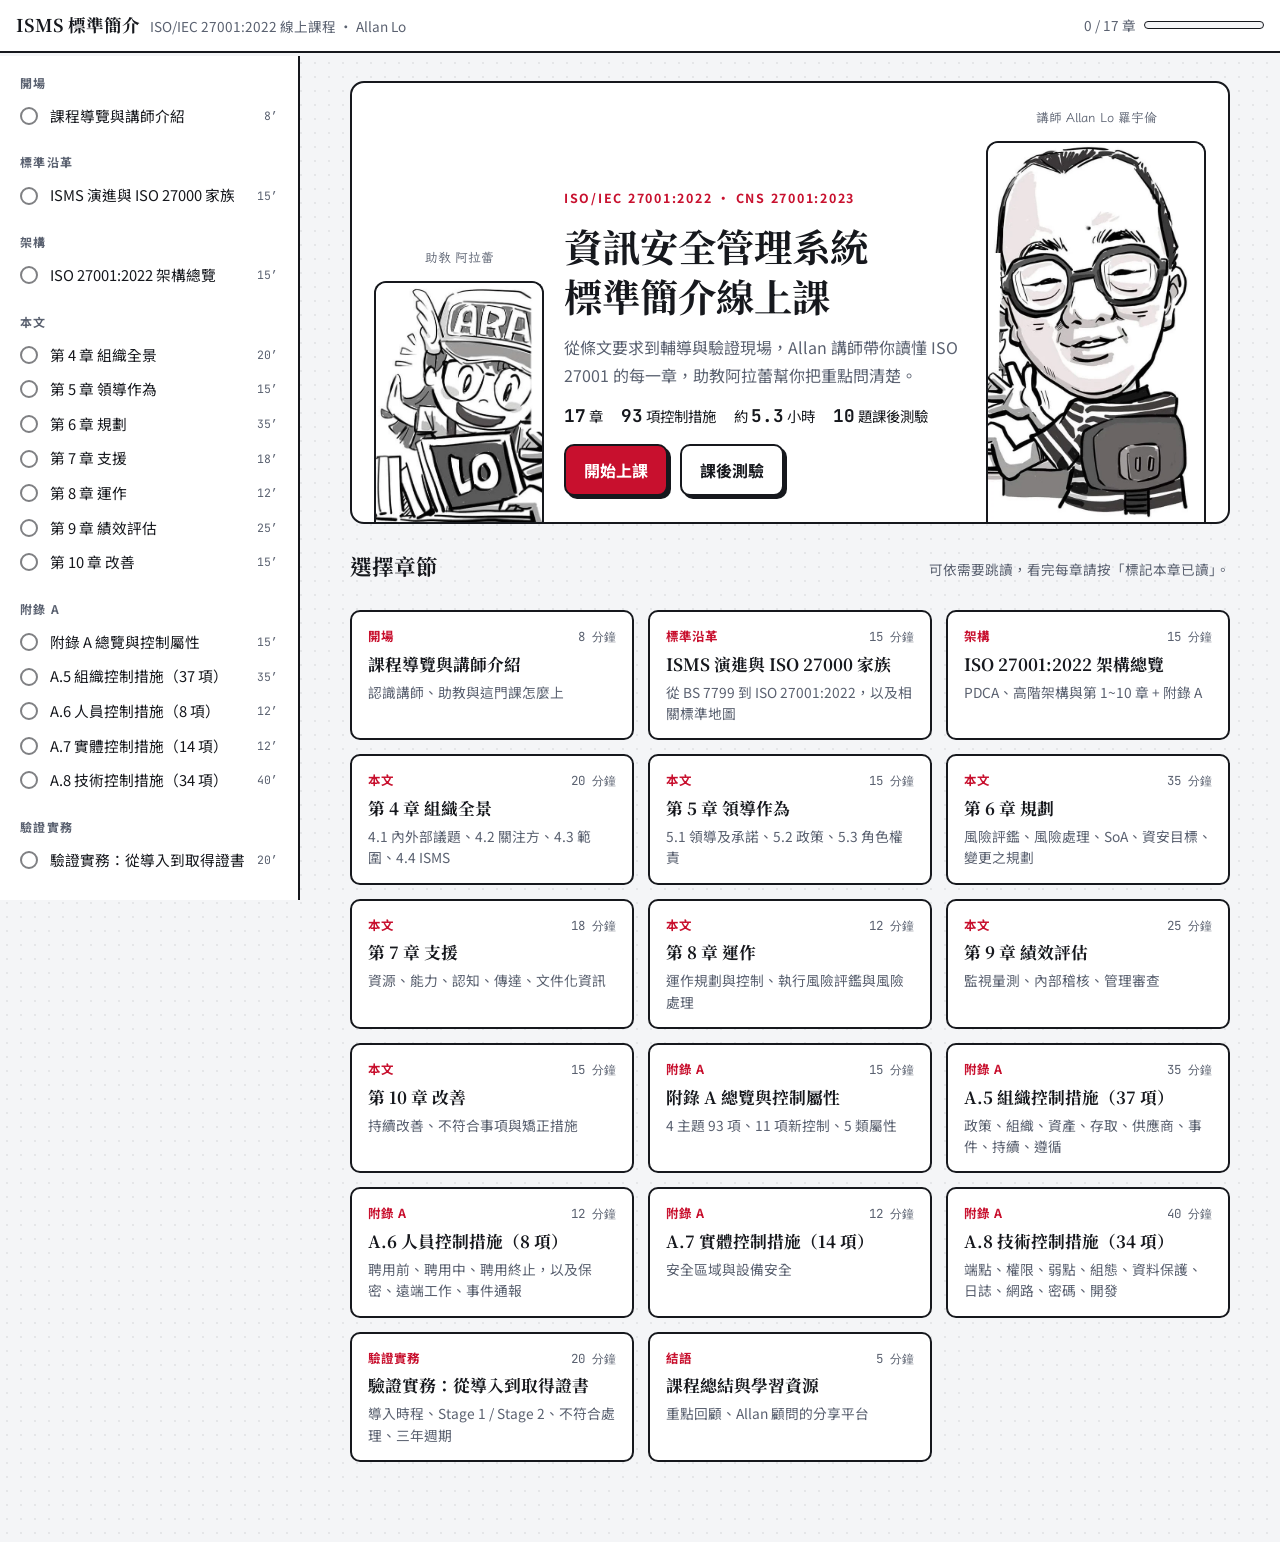
==== index.html @ 8fb90cad "建立 ISO 27001:2022 ISMS 標準簡介線上課程 - 17 單元課程內容（標準沿革、第 4~10 章、附錄 A 93 項、驗證實務），含講師與助教對話、顧問實務與稽核員視角 - 章節選擇" ====
<!doctype html>
<html lang="zh-Hant-TW">
<head>
<meta charset="utf-8">
<meta name="viewport" content="width=device-width, initial-scale=1, viewport-fit=cover">
<title>ISMS 標準簡介線上課</title>
<meta name="description" content="ISO/IEC 27001:2022 資訊安全管理系統標準簡介線上課程，Allan 講師與助教阿拉蕾帶你從條文到驗證實務，含課後測驗與結業證書。">
<link rel="preconnect" href="https://fonts.googleapis.com">
<link rel="preconnect" href="https://fonts.gstatic.com" crossorigin>
<link rel="stylesheet" href="https://fonts.googleapis.com/css2?family=Noto+Sans+TC:wght@400;500;700&family=Noto+Serif+TC:wght@700;900&family=LXGW+WenKai+TC&family=JetBrains+Mono:wght@500;700&display=swap">
<link rel="stylesheet" href="css/style.css">
</head>
<body>
<header class="topbar">
  <button class="menu-btn" id="menuBtn" aria-label="開啟章節目錄" aria-expanded="false">☰ 章節</button>
  <a class="brand" href="#home"><b>ISMS 標準簡介</b><span>ISO/IEC 27001:2022 線上課程 · Allan Lo</span></a>
  <div class="grow"></div>
  <div class="progress" title="閱讀進度"><span id="progressText">0 / 0 章</span><div class="bar"><i id="progressBar"></i></div></div>
</header>
<div class="shell">
  <nav class="side" id="side" aria-label="章節目錄"></nav>
  <main class="main" id="main" tabindex="-1"></main>
</div>
<div id="printArea" aria-hidden="true"></div>

<script src="js/content-1.js"></script>
<script src="js/content-2.js"></script>
<script src="js/content-3.js"></script>
<script src="js/quiz.js"></script>
<script src="js/app.js"></script>
</body>
</html>
---- css/style.css ----
/* 版面：左側章節目錄 + 右側課程內容；手機版目錄收合為抽屜。
   風格：漫畫分鏡框（墨線、網點）+ 驗證印章紅。 */
:root {
  --paper: #f4f5f7;
  --surface: #ffffff;
  --ink: #16181d;
  --muted: #5a6170;
  --rule: #d7dbe2;
  --dots: rgba(22, 24, 29, 0.07);
  --seal: #c8102e;
  --seal-soft: #fbe9ec;
  --teal: #0d6e66;
  --teal-soft: #e3f3f1;
  --amber: #a85107;
  --amber-soft: #fbf0e3;
  --indigo: #3a35a0;
  --indigo-soft: #ebeafb;
  --ok: #157a3c;
  --ok-soft: #e4f4ea;
  --bubble-a: #ffffff;
  --bubble-r: #fff4f6;
  --font-body: "Noto Sans TC", "PingFang TC", "Microsoft JhengHei", system-ui, sans-serif;
  --font-display: "Noto Serif TC", "Songti TC", "PMingLiU", serif;
  --font-hand: "LXGW WenKai TC", "Noto Sans TC", "Microsoft JhengHei", sans-serif;
  --font-mono: "JetBrains Mono", ui-monospace, Menlo, Consolas, monospace;
  --radius: 10px;
  --side: 300px;
  --top: env(safe-area-inset-top, 0px);
}
@media (prefers-color-scheme: dark) {
  :root:not([data-theme="light"]) {
    --paper: #111317; --surface: #1a1d23; --ink: #eceef2; --muted: #a2a9b6; --rule: #2e333c;
    --dots: rgba(236, 238, 242, 0.05);
    --seal: #ff5b6f; --seal-soft: #3a1b21; --teal: #3fcfbf; --teal-soft: #142e2c;
    --amber: #f5a524; --amber-soft: #352816; --indigo: #a9b2ff; --indigo-soft: #23244a;
    --ok: #4ade80; --ok-soft: #15301f; --bubble-a: #20242b; --bubble-r: #2b1f24;
    color-scheme: dark;
  }
}
:root[data-theme="dark"] {
  --paper: #111317; --surface: #1a1d23; --ink: #eceef2; --muted: #a2a9b6; --rule: #2e333c;
  --dots: rgba(236, 238, 242, 0.05);
  --seal: #ff5b6f; --seal-soft: #3a1b21; --teal: #3fcfbf; --teal-soft: #142e2c;
  --amber: #f5a524; --amber-soft: #352816; --indigo: #a9b2ff; --indigo-soft: #23244a;
  --ok: #4ade80; --ok-soft: #15301f; --bubble-a: #20242b; --bubble-r: #2b1f24;
  color-scheme: dark;
}

* { box-sizing: border-box; }
html, body { margin: 0; }
body {
  background: var(--paper);
  background-image: radial-gradient(var(--dots) 1px, transparent 1.2px);
  background-size: 14px 14px;
  color: var(--ink);
  font: 16px/1.75 var(--font-body);
  -webkit-text-size-adjust: 100%;
}
a { color: var(--seal); }
img { max-width: 100%; }
button { font: inherit; color: inherit; }
:focus-visible { outline: 3px solid var(--seal); outline-offset: 2px; }
h1, h2, h3 { font-family: var(--font-display); text-wrap: balance; line-height: 1.3; margin: 0; }
.mono { font-family: var(--font-mono); font-variant-numeric: tabular-nums; }

/* 頂部列 */
.topbar {
  position: sticky; top: var(--top); z-index: 30;
  display: flex; align-items: center; gap: 12px;
  padding: 10px 16px; background: var(--surface); border-bottom: 2px solid var(--ink);
}
.brand { display: flex; align-items: baseline; gap: 10px; min-width: 0; text-decoration: none; color: var(--ink); }
.brand b { font-family: var(--font-display); font-size: 1.1rem; white-space: nowrap; }
.brand span { color: var(--muted); font-size: .85rem; white-space: nowrap; overflow: hidden; text-overflow: ellipsis; }
.topbar .grow { flex: 1; }
.progress { display: flex; align-items: center; gap: 8px; font-size: .85rem; color: var(--muted); }
.progress .bar { width: 120px; height: 8px; border: 1.5px solid var(--ink); border-radius: 99px; overflow: hidden; background: var(--paper); }
.progress .bar i { display: block; height: 100%; background: var(--seal); width: 0; transition: width .4s; }
.menu-btn { display: none; border: 2px solid var(--ink); background: var(--surface); border-radius: 8px; padding: 4px 10px; cursor: pointer; }

/* 主框架 */
.shell { display: grid; grid-template-columns: var(--side) minmax(0, 1fr); min-height: calc(100vh - 56px); }
.side {
  border-right: 2px solid var(--ink); background: var(--surface);
  padding: 16px 12px 40px; position: sticky; top: calc(var(--top) + 56px);
  height: calc(100vh - 56px - var(--top)); overflow-y: auto;
}
.side h4 { margin: 18px 8px 6px; font-size: .75rem; letter-spacing: .12em; color: var(--muted); font-weight: 700; }
.side h4:first-child { margin-top: 0; }
.nav-item {
  display: grid; grid-template-columns: 22px minmax(0, 1fr) auto; gap: 8px; align-items: center;
  width: 100%; text-align: left; padding: 7px 8px; border: 0; background: none; border-radius: 8px;
  cursor: pointer; font-size: .92rem; line-height: 1.4;
}
.nav-item:hover { background: var(--paper); }
.nav-item[aria-current="true"] { background: var(--ink); color: var(--surface); }
.nav-item .dot { width: 18px; height: 18px; border-radius: 50%; border: 2px solid currentColor; display: grid; place-items: center; font-size: 11px; opacity: .55; }
.nav-item.done .dot { background: var(--ok); border-color: var(--ok); color: #fff; opacity: 1; }
.nav-item small { color: var(--muted); font-family: var(--font-mono); font-size: .72rem; }
.nav-item[aria-current="true"] small { color: inherit; opacity: .7; }
.nav-quiz { margin-top: 14px; border: 2px solid var(--seal); color: var(--seal); font-weight: 700; }
.nav-quiz[aria-current="true"] { background: var(--seal); color: #fff; border-color: var(--seal); }

.main { min-width: 0; padding-inline: 16px; padding-block: 28px 80px; }
.wrap { max-width: 880px; margin: 0 auto; display: grid; gap: 28px; }

/* 首頁 hero */
.hero {
  position: relative; display: grid; grid-template-columns: 170px minmax(0, 1fr) 220px; gap: 20px; align-items: end;
  background: var(--surface); border: 2.5px solid var(--ink); border-radius: 14px; padding: 24px 22px 0; overflow: hidden;
}
.hero .who { display: grid; justify-items: center; gap: 4px; }
.hero .who img { display: block; background: #fff; border: 2px solid var(--ink); border-bottom: 0; border-radius: 12px 12px 0 0; }
.hero .who figcaption { font-size: .8rem; color: var(--muted); padding-bottom: 8px; order: -1; font-family: var(--font-hand); }
.hero .copy { padding-bottom: 26px; display: grid; gap: 12px; }
.eyebrow { font-size: .78rem; letter-spacing: .14em; color: var(--seal); font-weight: 700; }
.hero h1 { font-size: clamp(1.6rem, 3.6vw, 2.4rem); }
.hero p { margin: 0; color: var(--muted); }
.stats { display: flex; flex-wrap: wrap; gap: 8px 18px; font-size: .9rem; }
.stats b { font-family: var(--font-mono); font-size: 1.1rem; }
.btn {
  display: inline-flex; align-items: center; justify-content: center; gap: 6px;
  padding: 10px 18px; border-radius: 10px; border: 2px solid var(--ink); background: var(--surface);
  cursor: pointer; font-weight: 700; text-decoration: none; color: var(--ink); box-shadow: 3px 3px 0 var(--ink);
  transition: transform .08s, box-shadow .08s;
}
.btn:hover { transform: translate(-1px, -1px); box-shadow: 4px 4px 0 var(--ink); }
.btn:active { transform: translate(2px, 2px); box-shadow: 1px 1px 0 var(--ink); }
.btn.primary { background: var(--seal); border-color: var(--ink); color: #fff; }
.btn.small { padding: 6px 12px; font-size: .9rem; box-shadow: 2px 2px 0 var(--ink); }
.btn:disabled { opacity: .5; cursor: not-allowed; }
.row { display: flex; flex-wrap: wrap; gap: 12px; align-items: center; }

.grid-cards { display: grid; grid-template-columns: repeat(auto-fill, minmax(240px, 1fr)); gap: 14px; }
.card {
  text-align: left; display: grid; gap: 6px; align-content: start;
  background: var(--surface); border: 2px solid var(--ink); border-radius: var(--radius); padding: 14px 16px;
  cursor: pointer; min-width: 0;
}
.card:hover { background: var(--paper); }
.card .meta { display: flex; justify-content: space-between; gap: 8px; font-size: .78rem; color: var(--muted); }
.card .meta .tag { color: var(--seal); font-weight: 700; letter-spacing: .08em; }
.card h3 { font-size: 1.05rem; }
.card p { margin: 0; font-size: .86rem; color: var(--muted); line-height: 1.55; }
.card.done { border-color: var(--ok); }
.card.done .meta span:last-child::before { content: "✓ 已讀 · "; color: var(--ok); font-weight: 700; }
.section-title { display: flex; align-items: baseline; justify-content: space-between; gap: 12px; flex-wrap: wrap; }
.section-title h2 { font-size: 1.35rem; }

/* 章節頁 */
.chapter-head { display: grid; gap: 8px; padding-bottom: 16px; border-bottom: 2.5px solid var(--ink); }
.chapter-head h1 { font-size: clamp(1.5rem, 3.2vw, 2.1rem); }
.chapter-head p { margin: 0; color: var(--muted); }
.toc { display: flex; flex-wrap: wrap; gap: 6px; }
.toc a { font-size: .82rem; text-decoration: none; color: var(--ink); border: 1.5px solid var(--rule); border-radius: 99px; padding: 2px 10px; background: var(--surface); }
.toc a:hover { border-color: var(--ink); }
.sec { display: grid; gap: 16px; scroll-margin-top: 80px; }
.sec > h2 { font-size: 1.3rem; display: flex; gap: 10px; align-items: baseline; }
.sec > h2 .no { font-family: var(--font-mono); font-size: .8rem; color: var(--surface); background: var(--ink); padding: 1px 7px; border-radius: 5px; position: relative; top: -3px; }
.p { margin: 0; max-width: 68ch; }
.list { margin: 0; padding-left: 1.3em; display: grid; gap: 6px; }

/* 對話 */
.say { display: grid; gap: 12px; align-items: end; grid-template-columns: 76px minmax(0, 1fr); }
.say.A { grid-template-columns: minmax(0, 1fr) 76px; }
.say .face {
  width: 76px; height: 100px; border: 2px solid var(--ink); border-radius: 10px; background: #fff; overflow: hidden; position: relative;
}
.say .face img { width: 100%; height: 100%; object-fit: cover; object-position: top center; display: block; }
.say .face b {
  position: absolute; left: 0; right: 0; bottom: 0; font-size: .68rem; text-align: center; background: var(--ink); color: #fff;
  font-family: var(--font-body); line-height: 1.6; font-weight: 700;
}
.say.A .face { order: 2; }
.say .bubble {
  position: relative; border: 2px solid var(--ink); border-radius: 16px; padding: 10px 16px; font-family: var(--font-hand);
  font-size: 1.05rem; line-height: 1.7; background: var(--bubble-a); justify-self: end; max-width: 62ch; margin-bottom: 14px;
}
.say.R .bubble { background: var(--bubble-r); justify-self: start; }
.say .bubble::after {
  content: ""; position: absolute; bottom: 10px; width: 14px; height: 14px; background: inherit;
  border: 2px solid var(--ink); border-top: 0; border-right: 0;
}
.say.A .bubble::after { right: -9px; transform: rotate(-135deg); }
.say.R .bubble::after { left: -9px; transform: rotate(45deg); }
.say .bubble b { color: var(--seal); }

/* 標準條文框 */
.std { border: 2px solid var(--ink); border-radius: var(--radius); background: var(--surface); overflow: hidden; }
.std header { display: flex; gap: 10px; align-items: center; padding: 8px 14px; background: var(--ink); color: var(--surface); font-weight: 700; font-size: .92rem; }
.std header .lbl { font-size: .7rem; letter-spacing: .14em; border: 1.5px solid currentColor; padding: 0 6px; border-radius: 4px; }
.std ol { margin: 0; padding: 12px 16px 12px 2.2em; display: grid; gap: 6px; }

/* 提示框 */
.tip { border: 2px solid var(--c); border-radius: var(--radius); background: var(--bg); padding: 12px 16px 14px; display: grid; gap: 6px; }
.tip .t { display: flex; gap: 8px; align-items: center; font-weight: 700; color: var(--c); }
.tip .t .lbl { font-size: .7rem; letter-spacing: .12em; background: var(--c); color: var(--surface); padding: 1px 8px; border-radius: 4px; }
.tip .t img { width: 28px; height: 28px; border-radius: 50%; object-fit: cover; object-position: top; border: 1.5px solid var(--c); background: #fff; }
.tip .body ul, .tip .body ol { margin: 4px 0 0; padding-left: 1.3em; display: grid; gap: 4px; }
.tip.consult { --c: var(--teal); --bg: var(--teal-soft); }
.tip.audit { --c: var(--seal); --bg: var(--seal-soft); }
.tip.ng { --c: var(--amber); --bg: var(--amber-soft); }
.tip.key { --c: var(--indigo); --bg: var(--indigo-soft); }

/* 表格 */
.tbl { overflow-x: auto; border: 2px solid var(--ink); border-radius: var(--radius); background: var(--surface); }
.tbl table { border-collapse: collapse; width: 100%; font-size: .92rem; line-height: 1.55; }
.tbl th, .tbl td { text-align: left; vertical-align: top; padding: 8px 12px; border-bottom: 1px solid var(--rule); }
.tbl th { background: var(--paper); font-weight: 700; white-space: nowrap; border-bottom: 2px solid var(--ink); }
.tbl tr:last-child td { border-bottom: 0; }
.tbl td:first-child { font-weight: 600; }
.tbl.ctrl td:first-child { font-family: var(--font-mono); white-space: nowrap; font-weight: 700; }
.chip { display: inline-block; font-size: .68rem; font-weight: 700; padding: 0 6px; border-radius: 4px; background: var(--seal); color: #fff; margin-left: 6px; vertical-align: 2px; letter-spacing: .05em; font-family: var(--font-body); }

/* 隨堂測驗 */
.check { border: 2px dashed var(--ink); border-radius: var(--radius); padding: 14px 16px; display: grid; gap: 10px; background: var(--surface); }
.check .q { font-weight: 700; display: flex; gap: 8px; }
.check .q .lbl { flex: none; font-size: .7rem; letter-spacing: .1em; background: var(--ink); color: var(--surface); padding: 2px 8px; border-radius: 4px; height: fit-content; margin-top: 3px; }
.opts { display: grid; gap: 8px; }
.opt {
  text-align: left; border: 2px solid var(--rule); background: var(--surface); border-radius: 8px; padding: 8px 12px; cursor: pointer;
  display: grid; grid-template-columns: 26px minmax(0, 1fr); gap: 8px; align-items: start; line-height: 1.5;
}
.opt:hover { border-color: var(--ink); }
.opt .k { font-family: var(--font-mono); font-weight: 700; width: 24px; height: 24px; border: 1.5px solid currentColor; border-radius: 50%; display: grid; place-items: center; font-size: .78rem; }
.opt.sel { border-color: var(--ink); background: var(--paper); }
.opt.right { border-color: var(--ok); background: var(--ok-soft); }
.opt.wrong { border-color: var(--seal); background: var(--seal-soft); }
.exp { padding: 10px 12px; border-radius: 8px; background: var(--paper); font-size: .92rem; }
.exp b.ok { color: var(--ok); }
.exp b.no { color: var(--seal); }

.pager { display: flex; justify-content: space-between; gap: 12px; flex-wrap: wrap; padding-top: 20px; border-top: 2px solid var(--ink); }
.pager .btn { max-width: 100%; }

/* 測驗 */
.quiz-intro { display: grid; grid-template-columns: 120px minmax(0, 1fr); gap: 18px; align-items: center; background: var(--surface); border: 2.5px solid var(--ink); border-radius: 14px; padding: 18px; }
.quiz-intro img { border: 2px solid var(--ink); border-radius: 10px; background: #fff; display: block; }
.qcard { background: var(--surface); border: 2px solid var(--ink); border-radius: var(--radius); padding: 16px; display: grid; gap: 10px; }
.qcard .qn { font-family: var(--font-mono); font-size: .8rem; color: var(--muted); }
.qcard .qq { font-weight: 700; font-size: 1.02rem; }
.result { border: 3px solid var(--c); background: var(--bg); border-radius: 14px; padding: 18px; display: grid; grid-template-columns: 110px minmax(0, 1fr); gap: 16px; align-items: center; }
.result.pass { --c: var(--ok); --bg: var(--ok-soft); }
.result.fail { --c: var(--seal); --bg: var(--seal-soft); }
.result img { border: 2px solid var(--ink); border-radius: 10px; background: #fff; display: block; }
.result h2 { color: var(--c); }
.score { font-family: var(--font-mono); font-size: 2.4rem; font-weight: 700; line-height: 1; }

.form { background: var(--surface); border: 2px solid var(--ink); border-radius: var(--radius); padding: 18px; display: grid; gap: 14px; }
.fgrid { display: grid; grid-template-columns: repeat(2, minmax(0, 1fr)); gap: 12px 16px; }
.field { display: grid; gap: 4px; min-width: 0; }
.field label { font-weight: 700; font-size: .9rem; }
.field label i { color: var(--seal); font-style: normal; }
.field input { font: inherit; padding: 9px 12px; border: 2px solid var(--rule); border-radius: 8px; background: var(--paper); color: var(--ink); width: 100%; }
.field input:focus { border-color: var(--ink); outline: none; }
.field input[aria-invalid="true"] { border-color: var(--seal); }
.field .err { color: var(--seal); font-size: .8rem; min-height: 1.2em; }
.cert-box { background: var(--surface); border: 2px solid var(--ink); border-radius: var(--radius); padding: 16px; display: grid; gap: 14px; }
.cert-box img { width: 100%; border: 1px solid var(--rule); display: block; background: #fff; }
.note { font-size: .85rem; color: var(--muted); margin: 0; }
.answers { display: grid; gap: 12px; }
.ans { border: 2px solid var(--rule); border-radius: var(--radius); padding: 12px 14px; background: var(--surface); display: grid; gap: 6px; }
.ans .qq { font-weight: 700; }
.ans ol { margin: 0; padding-left: 1.6em; list-style: upper-alpha; }
.ans li.correct { color: var(--ok); font-weight: 700; }
.ans li.mine:not(.correct) { color: var(--seal); text-decoration: line-through; }
.review-list { display: flex; flex-wrap: wrap; gap: 8px; }

#printArea { display: none; }

/* 手機版 */
@media (max-width: 900px) {
  .shell { grid-template-columns: minmax(0, 1fr); }
  .menu-btn { display: inline-block; }
  .side {
    position: fixed; z-index: 40; left: 0; top: calc(var(--top) + 54px); bottom: 0; height: auto; width: min(320px, 86vw);
    transform: translateX(-102%); transition: transform .25s; box-shadow: 8px 0 0 rgba(0,0,0,.08);
  }
  body.nav-open .side { transform: none; }
  .progress .bar { width: 64px; }
  .brand span { display: none; }
}
@media (max-width: 720px) {
  .hero { grid-template-columns: 1fr 1fr; padding-top: 18px; }
  .hero .copy { grid-column: 1 / -1; grid-row: 1; padding-bottom: 6px; }
  .hero .who img { max-height: 220px; width: auto; }
  .say { grid-template-columns: 58px minmax(0, 1fr); gap: 8px; }
  .say.A { grid-template-columns: minmax(0, 1fr) 58px; }
  .say .face { width: 58px; height: 78px; }
  .say .bubble { font-size: 1rem; }
  .fgrid { grid-template-columns: 1fr; }
  .quiz-intro, .result { grid-template-columns: 80px minmax(0, 1fr); }
  .progress span { display: none; }
}
@media (prefers-reduced-motion: reduce) {
  * { transition: none !important; animation: none !important; }
}

/* 列印：只印證書與題解 */
@media print {
  body { background: #fff; color: #000; }
  .topbar, .shell { display: none !important; }
  #printArea { display: block !important; }
  #printArea img { width: 100%; page-break-after: always; }
  #printArea h2 { font-size: 16pt; margin: 0 0 8pt; }
  #printArea .pq { page-break-inside: avoid; margin-bottom: 10pt; font-size: 11pt; }
}
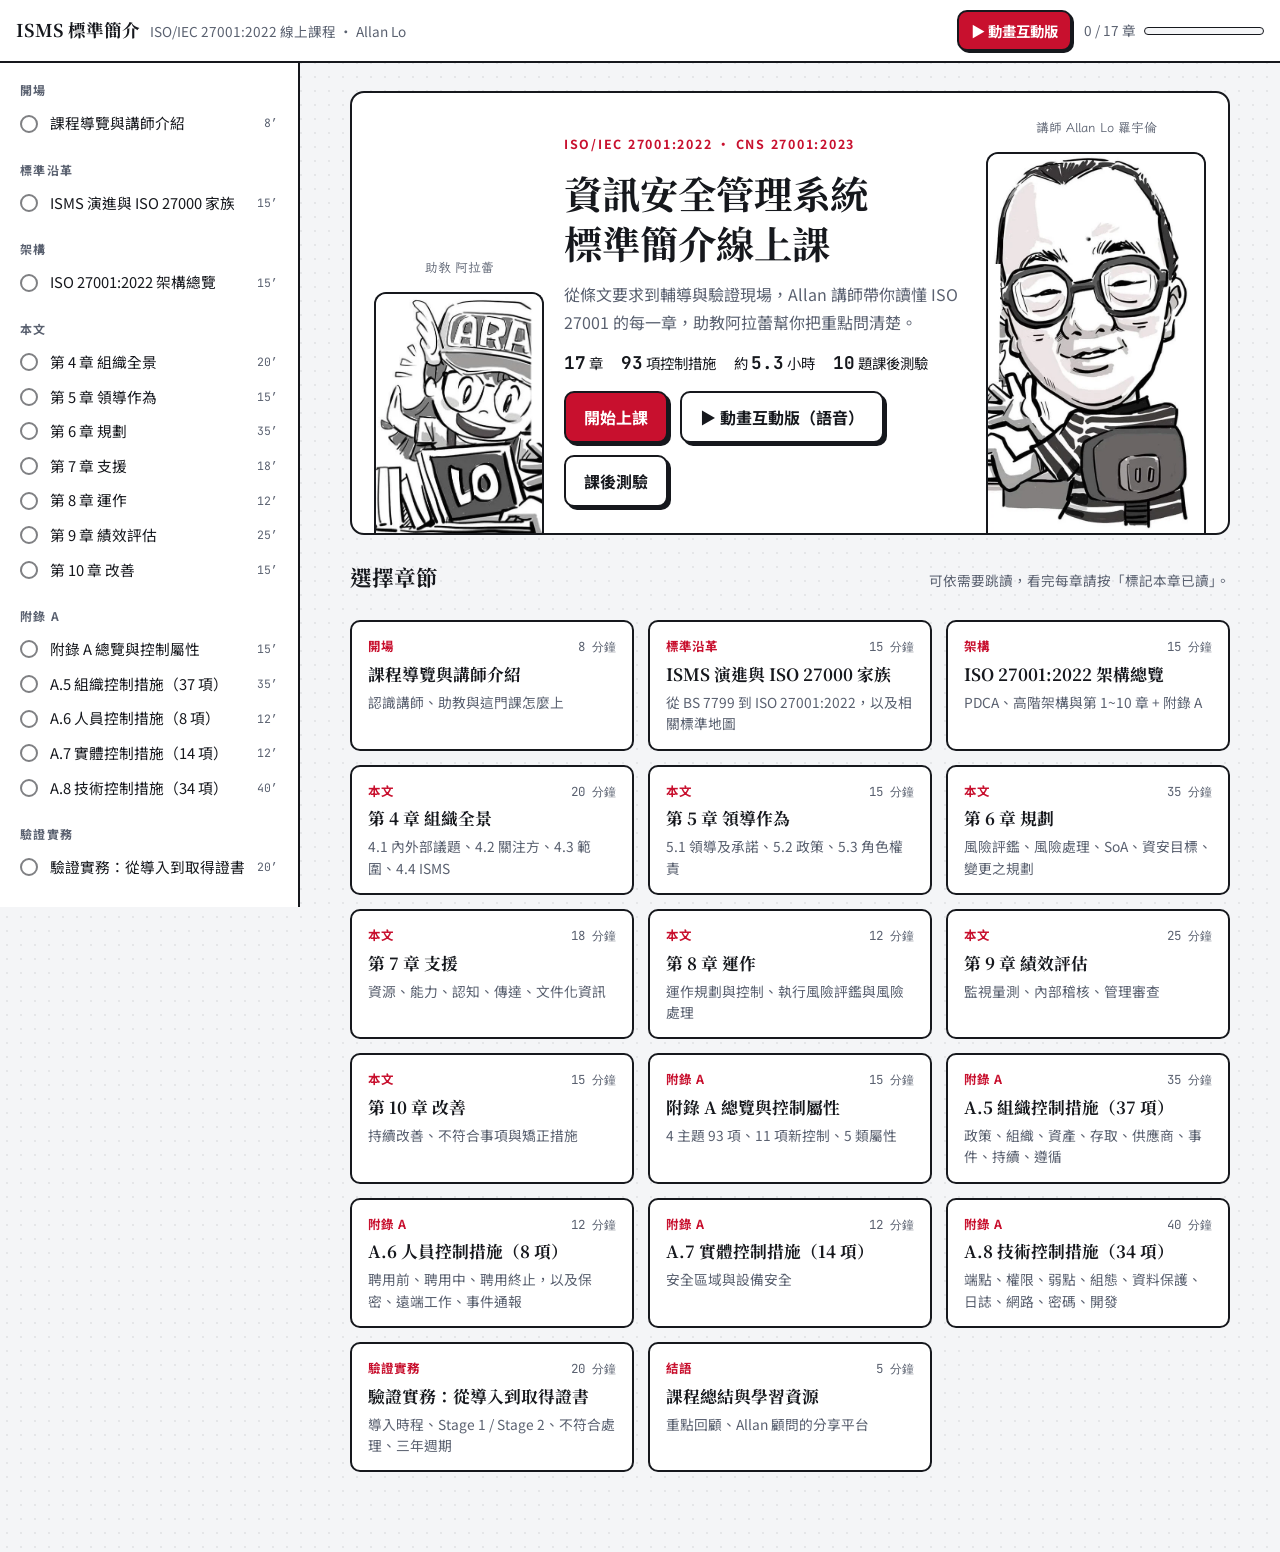
==== commit ee37f7eb: "新增動畫互動版：台灣男聲講師與小女生助教語音導讀 - play.html：教室舞台、黑板逐列動畫、角色說話動作與印章效果 - 預先合成 zh-TW 神經網路語音（講師 YunJhe、助教 HsiaoY" ====
--- a/index.html
+++ b/index.html
@@ -15,6 +15,7 @@
   <button class="menu-btn" id="menuBtn" aria-label="開啟章節目錄" aria-expanded="false">☰ 章節</button>
   <a class="brand" href="#home"><b>ISMS 標準簡介</b><span>ISO/IEC 27001:2022 線上課程 · Allan Lo</span></a>
   <div class="grow"></div>
+  <a class="btn small primary" href="play.html">▶ 動畫互動版</a>
   <div class="progress" title="閱讀進度"><span id="progressText">0 / 0 章</span><div class="bar"><i id="progressBar"></i></div></div>
 </header>
 <div class="shell">
--- a/css/style.css
+++ b/css/style.css
@@ -47,6 +47,7 @@
 }
 
 * { box-sizing: border-box; }
+[hidden] { display: none !important; }
 html, body { margin: 0; }
 body {
   background: var(--paper);
@@ -76,6 +77,7 @@
 .progress { display: flex; align-items: center; gap: 8px; font-size: .85rem; color: var(--muted); }
 .progress .bar { width: 120px; height: 8px; border: 1.5px solid var(--ink); border-radius: 99px; overflow: hidden; background: var(--paper); }
 .progress .bar i { display: block; height: 100%; background: var(--seal); width: 0; transition: width .4s; }
+.topbar .btn, .menu-btn { white-space: nowrap; }
 .menu-btn { display: none; border: 2px solid var(--ink); background: var(--surface); border-radius: 8px; padding: 4px 10px; cursor: pointer; }
 
 /* 主框架 */
@@ -290,7 +292,7 @@
   .say .bubble { font-size: 1rem; }
   .fgrid { grid-template-columns: 1fr; }
   .quiz-intro, .result { grid-template-columns: 80px minmax(0, 1fr); }
-  .progress span { display: none; }
+  .progress { display: none; }
 }
 @media (prefers-reduced-motion: reduce) {
   * { transition: none !important; animation: none !important; }
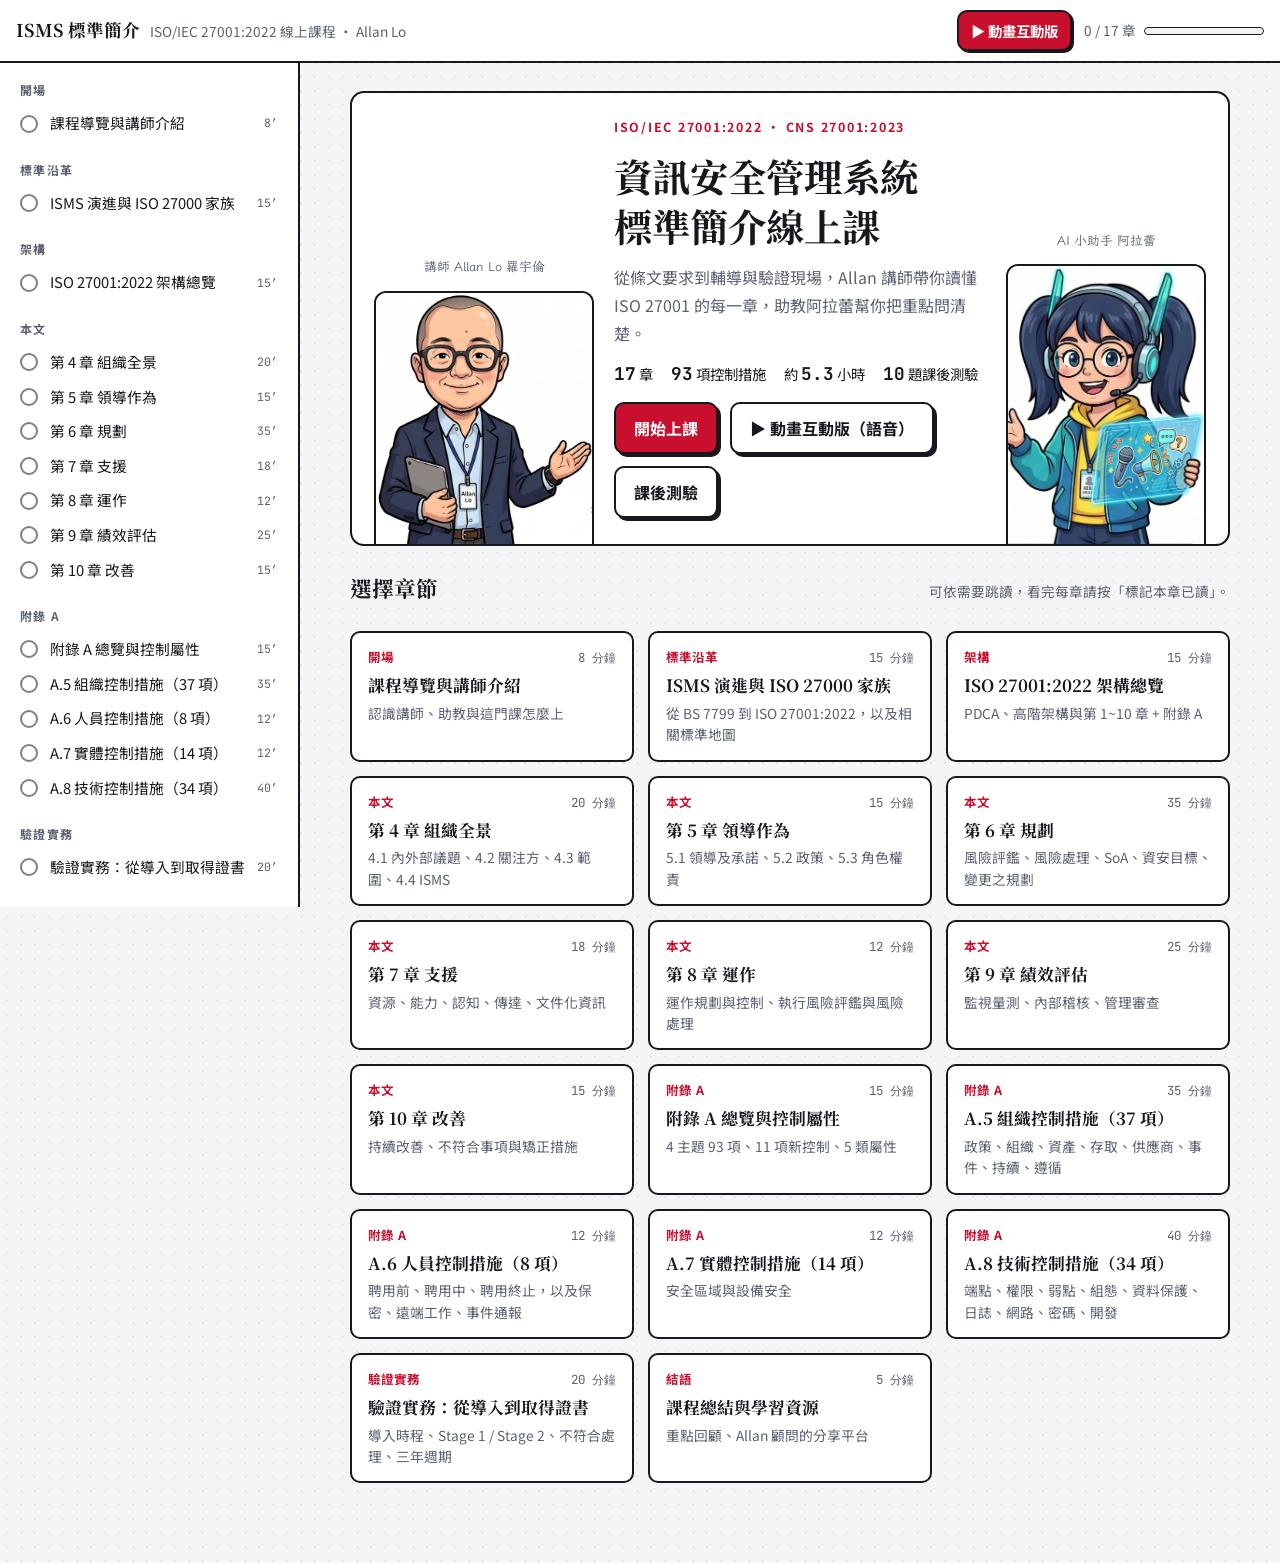
==== commit ba51f24c: "更換講師與助教角色設定：新半身像、全身像與表情包 - 講師 Allan、AI 小助手阿拉蕾改用新的角色設定圖，各裁出 8 種表情 - js/characters.js：依台詞內容自動挑選表情，閱讀版對" ====
--- a/index.html
+++ b/index.html
@@ -24,6 +24,7 @@
 </div>
 <div id="printArea" aria-hidden="true"></div>
 
+<script src="js/characters.js"></script>
 <script src="js/content-1.js"></script>
 <script src="js/content-2.js"></script>
 <script src="js/content-3.js"></script>
--- a/css/style.css
+++ b/css/style.css
@@ -108,7 +108,7 @@
 
 /* 首頁 hero */
 .hero {
-  position: relative; display: grid; grid-template-columns: 170px minmax(0, 1fr) 220px; gap: 20px; align-items: end;
+  position: relative; display: grid; grid-template-columns: 220px minmax(0, 1fr) 200px; gap: 20px; align-items: end;
   background: var(--surface); border: 2.5px solid var(--ink); border-radius: 14px; padding: 24px 22px 0; overflow: hidden;
 }
 .hero .who { display: grid; justify-items: center; gap: 4px; }
@@ -164,27 +164,28 @@
 
 /* 對話 */
 .say { display: grid; gap: 12px; align-items: end; grid-template-columns: 76px minmax(0, 1fr); }
-.say.A { grid-template-columns: minmax(0, 1fr) 76px; }
+.say.R { grid-template-columns: minmax(0, 1fr) 76px; }
 .say .face {
   width: 76px; height: 100px; border: 2px solid var(--ink); border-radius: 10px; background: #fff; overflow: hidden; position: relative;
 }
-.say .face img { width: 100%; height: 100%; object-fit: cover; object-position: top center; display: block; }
+.say .face img { width: 100%; height: 100%; object-fit: cover; object-position: center 20%; display: block; }
 .say .face b {
   position: absolute; left: 0; right: 0; bottom: 0; font-size: .68rem; text-align: center; background: var(--ink); color: #fff;
   font-family: var(--font-body); line-height: 1.6; font-weight: 700;
 }
-.say.A .face { order: 2; }
+.say.R .face { order: 2; }
 .say .bubble {
   position: relative; border: 2px solid var(--ink); border-radius: 16px; padding: 10px 16px; font-family: var(--font-hand);
-  font-size: 1.05rem; line-height: 1.7; background: var(--bubble-a); justify-self: end; max-width: 62ch; margin-bottom: 14px;
-}
-.say.R .bubble { background: var(--bubble-r); justify-self: start; }
+  font-size: 1.05rem; line-height: 1.7; background: var(--bubble-a); max-width: 62ch; margin-bottom: 14px;
+}
+.say.R .bubble { background: var(--bubble-r); justify-self: end; }
+.say.A .bubble { justify-self: start; }
 .say .bubble::after {
   content: ""; position: absolute; bottom: 10px; width: 14px; height: 14px; background: inherit;
   border: 2px solid var(--ink); border-top: 0; border-right: 0;
 }
-.say.A .bubble::after { right: -9px; transform: rotate(-135deg); }
-.say.R .bubble::after { left: -9px; transform: rotate(45deg); }
+.say.R .bubble::after { right: -9px; transform: rotate(-135deg); }
+.say.A .bubble::after { left: -9px; transform: rotate(45deg); }
 .say .bubble b { color: var(--seal); }
 
 /* 標準條文框 */
@@ -287,7 +288,7 @@
   .hero .copy { grid-column: 1 / -1; grid-row: 1; padding-bottom: 6px; }
   .hero .who img { max-height: 220px; width: auto; }
   .say { grid-template-columns: 58px minmax(0, 1fr); gap: 8px; }
-  .say.A { grid-template-columns: minmax(0, 1fr) 58px; }
+  .say.R { grid-template-columns: minmax(0, 1fr) 58px; }
   .say .face { width: 58px; height: 78px; }
   .say .bubble { font-size: 1rem; }
   .fgrid { grid-template-columns: 1fr; }
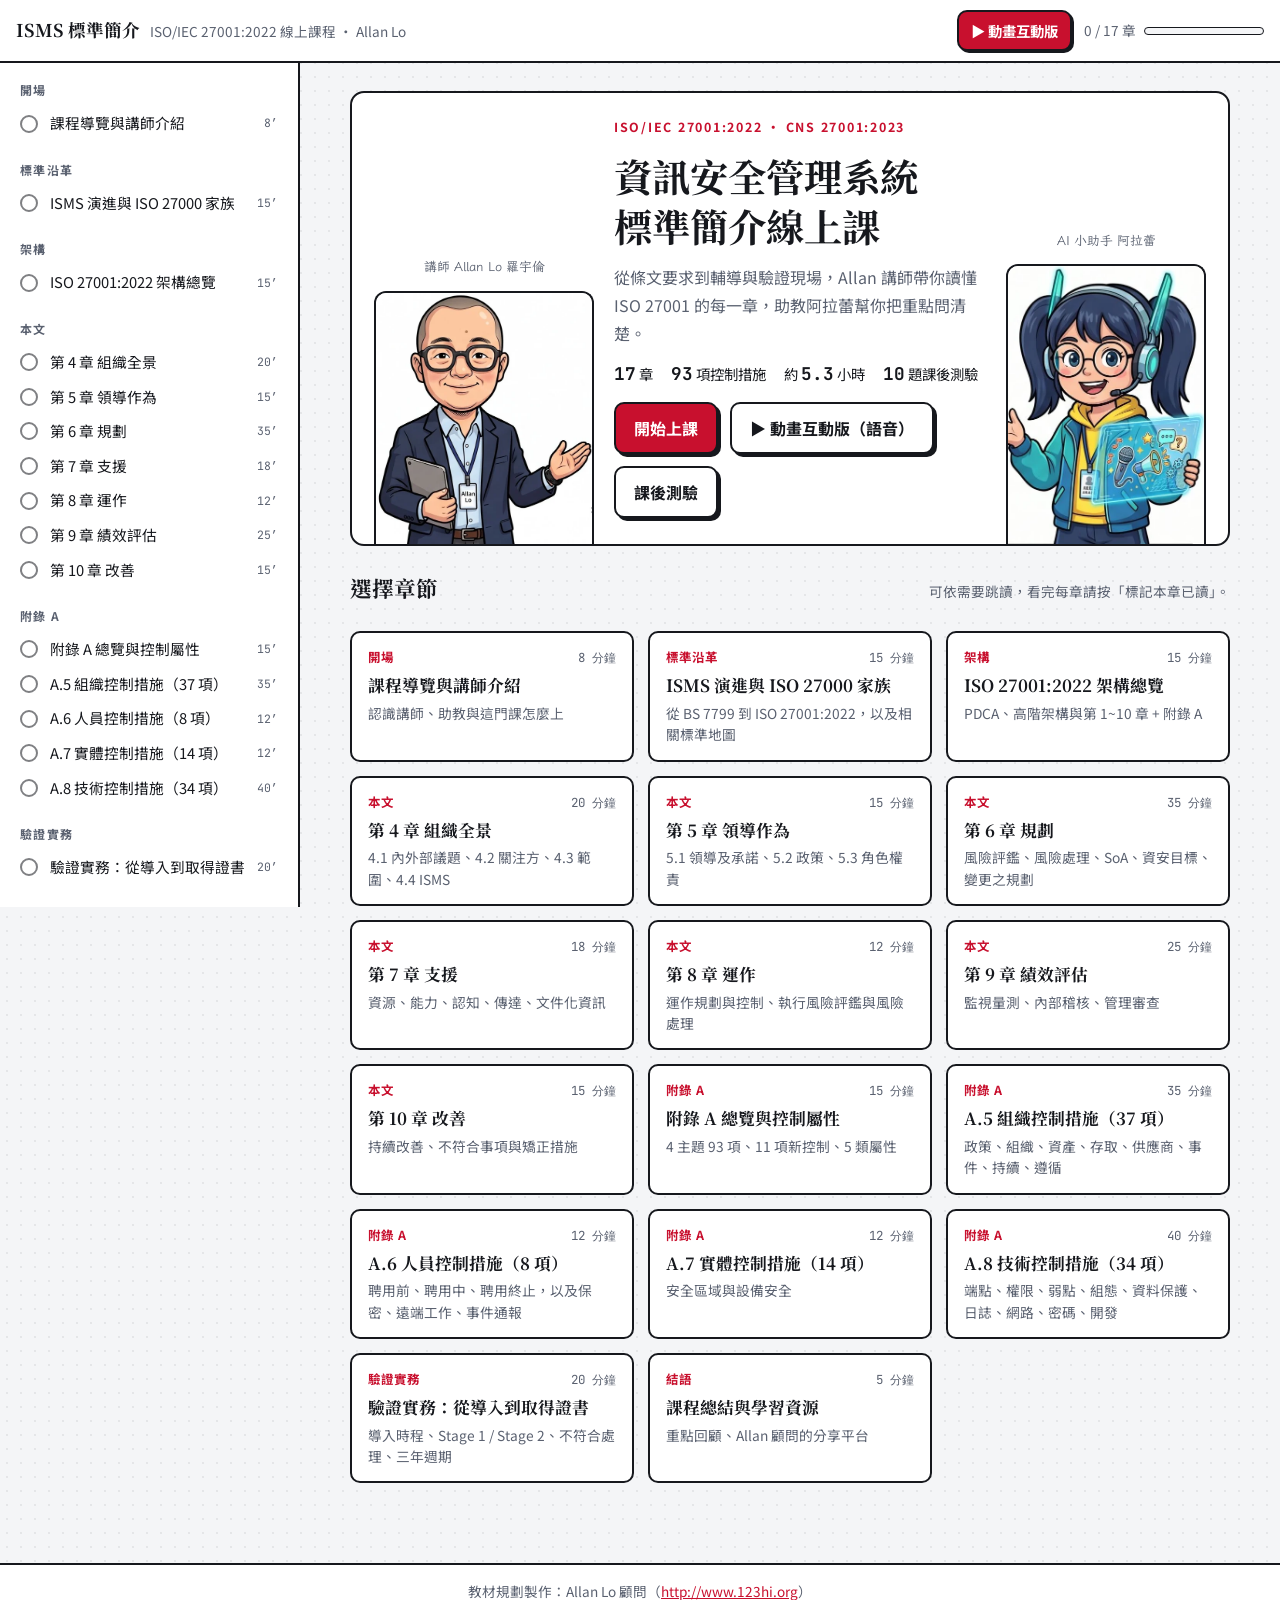
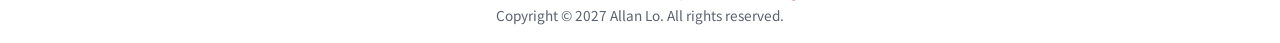
==== commit 54583195: "加入教材製作與版權標示 - 閱讀版、動畫互動版頁尾顯示：教材規劃製作 Allan Lo 顧問（http://www.123hi.org）與 Copyright © 2027 Allan Lo - 結業" ====
--- a/index.html
+++ b/index.html
@@ -22,6 +22,10 @@
   <nav class="side" id="side" aria-label="章節目錄"></nav>
   <main class="main" id="main" tabindex="-1"></main>
 </div>
+<footer class="site-foot">
+  <p>教材規劃製作：Allan Lo 顧問（<a href="http://www.123hi.org" target="_blank" rel="noopener">http://www.123hi.org</a>）</p>
+  <p>Copyright © 2027 Allan Lo. All rights reserved.</p>
+</footer>
 <div id="printArea" aria-hidden="true"></div>
 
 <script src="js/characters.js"></script>
--- a/css/style.css
+++ b/css/style.css
@@ -271,6 +271,15 @@
 
 #printArea { display: none; }
 
+/* 版權頁尾 */
+.site-foot {
+  border-top: 2px solid var(--ink); background: var(--surface); color: var(--muted);
+  padding-inline: 16px; padding-block: 16px calc(16px + env(safe-area-inset-bottom, 0px));
+  text-align: center; font-size: .85rem; line-height: 1.6; display: grid; gap: 2px;
+}
+.site-foot p { margin: 0; }
+.site-foot a { color: var(--seal); }
+
 /* 手機版 */
 @media (max-width: 900px) {
   .shell { grid-template-columns: minmax(0, 1fr); }
@@ -302,7 +311,7 @@
 /* 列印：只印證書與題解 */
 @media print {
   body { background: #fff; color: #000; }
-  .topbar, .shell { display: none !important; }
+  .topbar, .shell, .site-foot { display: none !important; }
   #printArea { display: block !important; }
   #printArea img { width: 100%; page-break-after: always; }
   #printArea h2 { font-size: 16pt; margin: 0 0 8pt; }
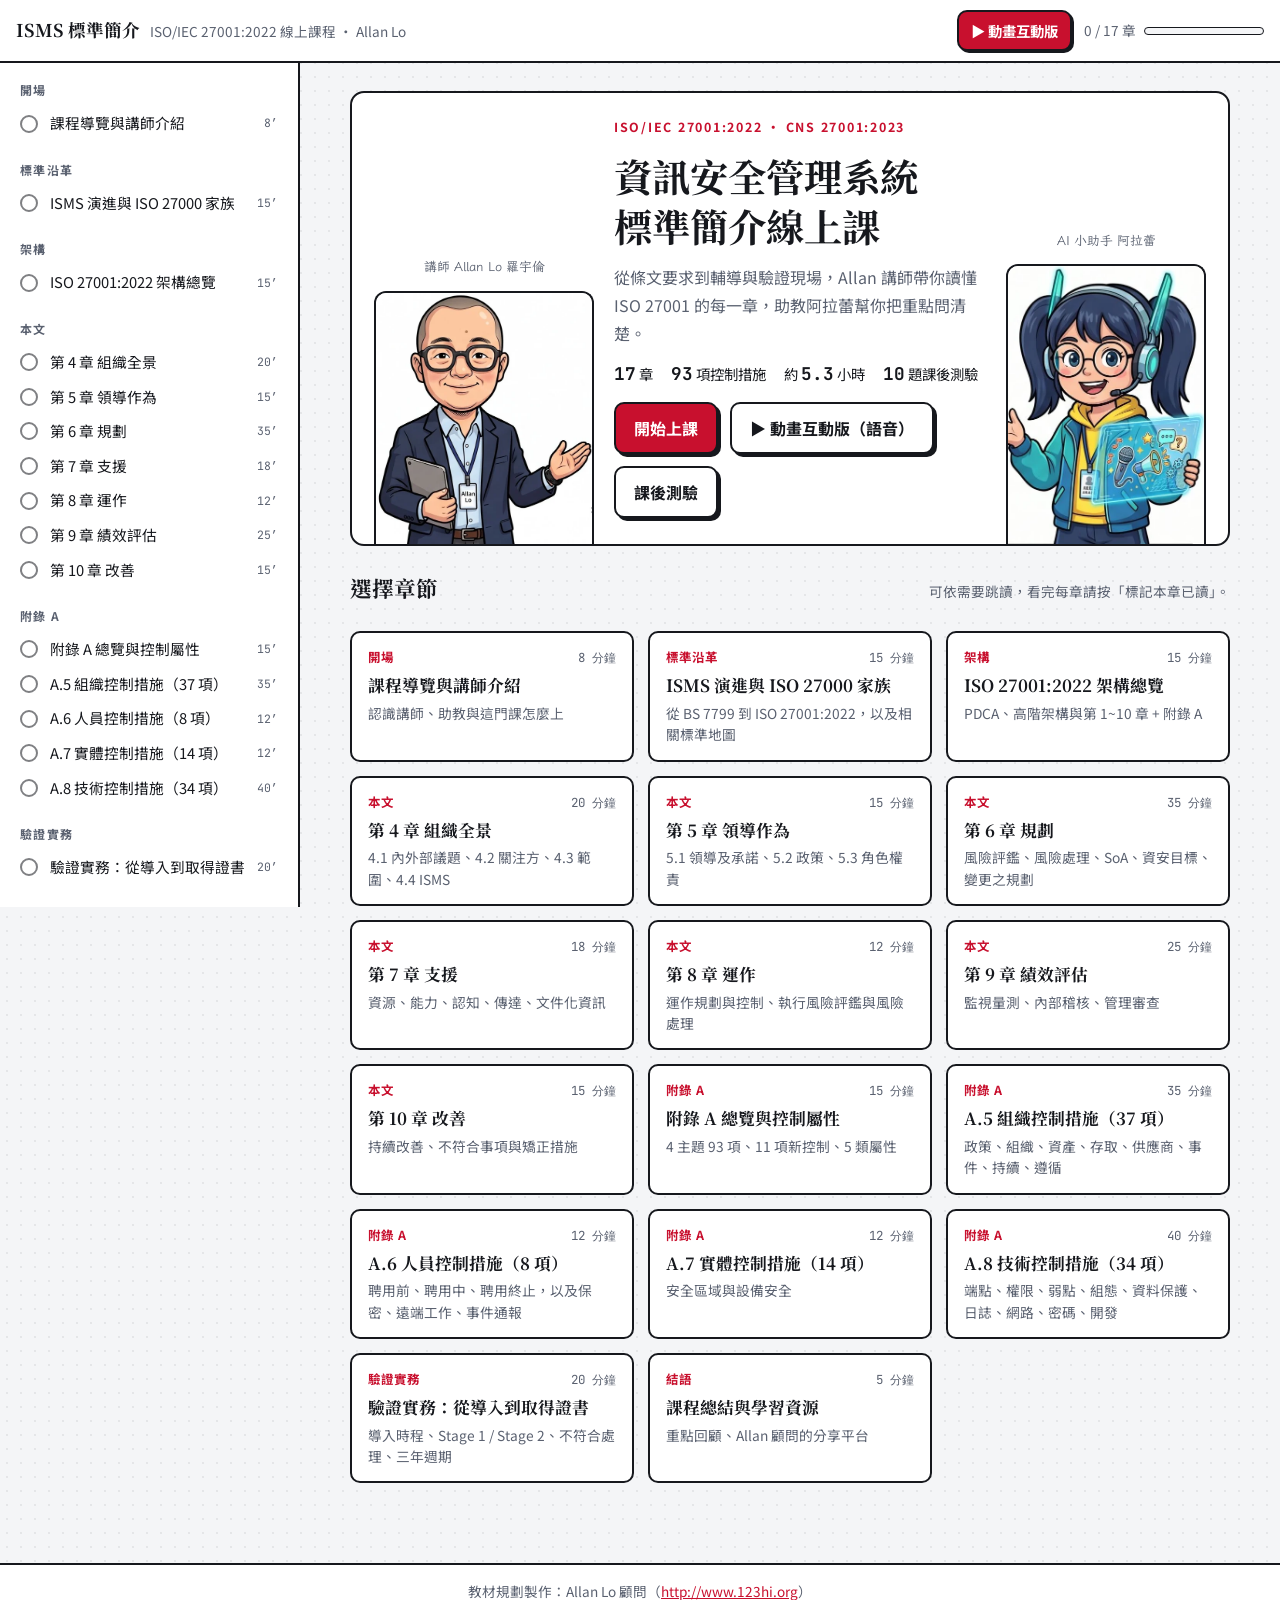
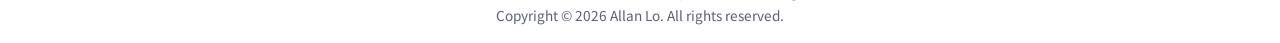
==== commit 7d44f1ba: "版權年份更正為 2026 Co-Authored-By: Claude Opus 5.5 <noreply@anthropic.com> Claude-Session: https://claude." ====
--- a/index.html
+++ b/index.html
@@ -24,7 +24,7 @@
 </div>
 <footer class="site-foot">
   <p>教材規劃製作：Allan Lo 顧問（<a href="http://www.123hi.org" target="_blank" rel="noopener">http://www.123hi.org</a>）</p>
-  <p>Copyright © 2027 Allan Lo. All rights reserved.</p>
+  <p>Copyright © 2026 Allan Lo. All rights reserved.</p>
 </footer>
 <div id="printArea" aria-hidden="true"></div>
 
